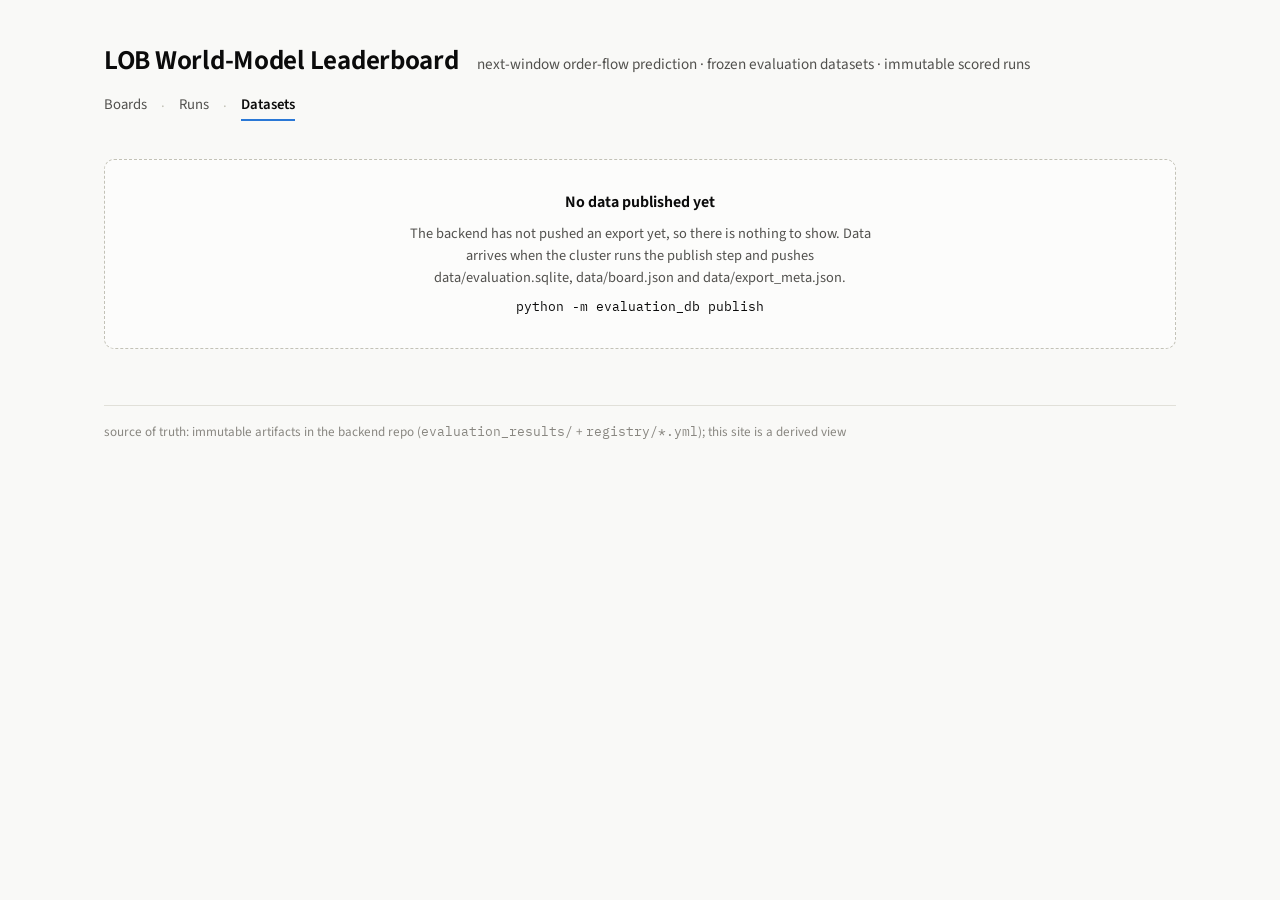
==== datasets.html @ c3763c59 "site: initial static leaderboard (sql.js reader) Co-Authored-By: Claude Opus 5 (1M context) <noreply" ====
<!doctype html>
<html lang="en">
<head>
<meta charset="utf-8">
<meta name="viewport" content="width=device-width, initial-scale=1">
<title>Datasets · LOB World-Model Leaderboard</title>
<meta name="description" content="Every dataset in the registry - raw source archives and the derived, content-hashed evaluation bundles built from them.">
<link rel="icon" href="assets/favicon.svg" type="image/svg+xml">
<link rel="preconnect" href="https://fonts.googleapis.com">
<link rel="preconnect" href="https://fonts.gstatic.com" crossorigin>
<link rel="stylesheet" href="https://fonts.googleapis.com/css2?family=Source+Sans+3:wght@400;600&family=IBM+Plex+Mono:wght@400;500&display=swap">
<link rel="stylesheet" href="assets/style.css">
</head>
<!-- Every entry in the `datasets` table (raw sources and derived bundles), plus
     the full provenance block of each role='test' evaluation bundle. Rendered by
     js/main.js from data/evaluation.sqlite. -->
<body data-page="datasets">
<div class="wrap">

  <header class="masthead">
    <h1>LOB World-Model Leaderboard</h1>
    <span class="sub">next-window order-flow prediction · frozen evaluation datasets · immutable scored runs</span>
  </header>

  <nav class="nav" aria-label="Sections">
    <a href="index.html">Boards</a>
    <span class="sep">·</span>
    <a href="runs.html">Runs</a>
    <span class="sep">·</span>
    <a href="datasets.html" aria-current="page">Datasets</a>
  </nav>

  <div class="chips" id="export-chip"></div>

  <main id="app">
    <p class="loading">Loading the dataset registry…</p>
  </main>

  <footer>
    <span>source of truth: immutable artifacts in the backend repo
      (<span class="mono">evaluation_results/</span> +
      <span class="mono">registry/*.yml</span>); this site is a derived view</span>
  </footer>

</div>

<script src="vendor/sql-wasm.js"></script>
<script src="js/queries.js"></script>
<script src="js/db.js"></script>
<script src="js/render.js"></script>
<script src="js/main.js"></script>
</body>
</html>
---- assets/style.css ----
/* LOB World-Model Leaderboard — stylesheet.
 *
 * Design tokens + table/provenance rules ported verbatim from the backend's
 * src/leaderboard_site/render.py (_CSS) so this sql.js-driven site renders the
 * same visual result as the Python one-shot renderer. Light + dark themes are
 * token-driven (prefers-color-scheme, overridable with data-theme on <html>);
 * every numeric column uses tabular figures.
 *
 * Additions beyond the port: .nav (multi-page site), .empty (no-data state),
 * .detailcard / tr.clickable (the run log's per-run detail panel).
 */

:root {
  color-scheme: light;
  --page: #f9f9f7; --surface: #fcfcfb; --ink: #0b0b0b; --ink-2: #52514e;
  --muted: #898781; --hairline: #e1e0d9; --baseline: #c3c2b7;
  --accent: #2a78d6; --accent-soft: #cde2fb; --bar: #2a78d6;
  --chip-bg: #eef4fc; --good: #006300;
  --ring: rgba(11,11,11,0.10);
}
@media (prefers-color-scheme: dark) {
  :root:not([data-theme="light"]) {
    color-scheme: dark;
    --page: #0d0d0d; --surface: #1a1a19; --ink: #ffffff; --ink-2: #c3c2b7;
    --muted: #898781; --hairline: #2c2c2a; --baseline: #383835;
    --accent: #3987e5; --accent-soft: #184f95; --bar: #3987e5;
    --chip-bg: #10233c; --good: #0ca30c;
    --ring: rgba(255,255,255,0.10);
  }
}
:root[data-theme="dark"] {
  color-scheme: dark;
  --page: #0d0d0d; --surface: #1a1a19; --ink: #ffffff; --ink-2: #c3c2b7;
  --muted: #898781; --hairline: #2c2c2a; --baseline: #383835;
  --accent: #3987e5; --accent-soft: #184f95; --bar: #3987e5;
  --chip-bg: #10233c; --good: #0ca30c;
  --ring: rgba(255,255,255,0.10);
}
* { box-sizing: border-box; }
body {
  margin: 0; background: var(--page); color: var(--ink);
  font: 16px/1.55 "Source Sans 3", system-ui, -apple-system, "Segoe UI", sans-serif;
}
.mono { font-family: "IBM Plex Mono", ui-monospace, "SF Mono", Menlo, Consolas, monospace; }
.wrap { max-width: 1120px; margin: 0 auto; padding: 40px 24px 72px; }
header.masthead { display: flex; flex-wrap: wrap; align-items: baseline; gap: 12px 18px; margin-bottom: 6px; }
h1 { font-size: 1.7rem; font-weight: 650; letter-spacing: -0.01em; margin: 0; text-wrap: balance; }
.masthead .sub { color: var(--ink-2); font-size: .95rem; }
.chips { display: flex; flex-wrap: wrap; gap: 8px; margin: 10px 0 0; }
.chip {
  display: inline-flex; align-items: center; gap: 6px;
  background: var(--chip-bg); color: var(--ink-2);
  border: 1px solid var(--hairline); border-radius: 999px;
  padding: 2px 12px; font-size: .8rem;
}
.chip b { color: var(--ink); font-weight: 600; }
.tiles { display: grid; grid-template-columns: repeat(auto-fit, minmax(150px, 1fr)); gap: 12px; margin: 26px 0 34px; }
.tile {
  background: var(--surface); border: 1px solid var(--hairline);
  border-radius: 10px; padding: 14px 16px 12px;
}
.tile .k { font-size: .72rem; text-transform: uppercase; letter-spacing: .08em; color: var(--muted); }
.tile .v { font-size: 1.55rem; font-weight: 600; font-variant-numeric: tabular-nums; margin-top: 2px; }
.tile .d { font-size: .8rem; color: var(--ink-2); }
section { margin: 40px 0; }
h2 { font-size: 1.15rem; font-weight: 650; margin: 0 0 4px; }
h3 { font-size: 1rem; font-weight: 650; margin: 0 0 4px; }
.sectionnote { color: var(--ink-2); font-size: .9rem; margin: 0 0 14px; max-width: 72ch; }
.tablecard {
  background: var(--surface); border: 1px solid var(--hairline);
  border-radius: 10px; overflow-x: auto;
}
table { border-collapse: collapse; width: 100%; font-size: .92rem; }
th, td { text-align: left; padding: 10px 14px; border-top: 1px solid var(--hairline); vertical-align: top; }
thead th {
  border-top: 0; font-size: .72rem; text-transform: uppercase;
  letter-spacing: .07em; color: var(--muted); font-weight: 600;
  white-space: nowrap; cursor: pointer; user-select: none;
}
thead th.nosort { cursor: default; }
thead th .arrow { color: var(--accent); }
td.num, th.num { text-align: right; }
td.num { font-family: "IBM Plex Mono", ui-monospace, Menlo, Consolas, monospace;
         font-variant-numeric: tabular-nums; white-space: nowrap; }
td .cellbar { display: flex; align-items: center; justify-content: flex-end; gap: 10px; }
.bartrack { flex: 0 0 84px; height: 6px; border-radius: 3px; background: var(--hairline); overflow: hidden; }
.barfill { height: 100%; border-radius: 3px; background: var(--bar); }
.best-chip {
  display: inline-block; font-size: .68rem; font-weight: 650;
  text-transform: uppercase; letter-spacing: .06em;
  color: var(--accent); border: 1px solid var(--accent);
  border-radius: 999px; padding: 0 7px; margin-left: 8px; vertical-align: 1px;
}
.rank { color: var(--muted); font-variant-numeric: tabular-nums; }
.modelname { font-weight: 650; }
.modelmeta { color: var(--muted); font-size: .78rem; margin-top: 1px; }
details.desc { margin-top: 4px; max-width: 46ch; }
details.desc summary {
  cursor: pointer; color: var(--accent); font-size: .8rem; list-style: none;
}
details.desc summary::-webkit-details-marker { display: none; }
details.desc[open] summary { color: var(--muted); }
details.desc p { margin: 6px 0 0; color: var(--ink-2); font-size: .84rem; }
.prov { background: var(--surface); border: 1px solid var(--hairline); border-radius: 10px;
        padding: 12px 16px 6px; margin: 0 0 18px; }
.prov summary { cursor: pointer; font-weight: 650; font-size: .95rem; list-style: none; }
.prov summary::-webkit-details-marker { display: none; }
.prov summary::before { content: "\25B8  "; color: var(--accent); }
.prov[open] summary::before { content: "\25BE  "; }
.prov summary .hint { font-weight: 400; color: var(--muted); font-size: .82rem; margin-left: 8px; }
.prov dl { display: grid; grid-template-columns: max-content 1fr; gap: 6px 18px; margin: 12px 0 8px; font-size: .88rem; }
.prov dt { color: var(--muted); font-size: .72rem; text-transform: uppercase; letter-spacing: .07em; padding-top: 3px; white-space: nowrap; }
.prov dd { margin: 0; color: var(--ink-2); max-width: 90ch; }
.prov dd b { color: var(--ink); font-weight: 600; }
.prov dd .mono { font-size: .84rem; }
@media (max-width: 640px) { .prov dl { grid-template-columns: 1fr; } .prov dt { padding-top: 8px; } }
.pill { display: inline-block; font-size: .72rem; border: 1px solid var(--hairline);
        border-radius: 999px; padding: 0 8px; color: var(--ink-2); }
.pill.ok { color: var(--good); border-color: var(--good); }
.hash { color: var(--muted); font-size: .8rem; }
footer { margin-top: 56px; padding-top: 16px; border-top: 1px solid var(--hairline);
         color: var(--muted); font-size: .82rem; display: flex; flex-wrap: wrap; gap: 6px 24px; }
a { color: var(--accent); }
@media (prefers-reduced-motion: no-preference) {
  .barfill { transition: width .5s ease; }
}
:focus-visible { outline: 2px solid var(--accent); outline-offset: 2px; }

/* --- site chrome (not in the Python renderer: it emitted a single page) ---- */
nav.nav { display: flex; flex-wrap: wrap; align-items: center; gap: 14px;
          margin: 12px 0 0; font-size: .92rem; }
nav.nav a { text-decoration: none; color: var(--ink-2);
            border-bottom: 2px solid transparent; padding-bottom: 2px; }
nav.nav a:hover { color: var(--ink); }
nav.nav a[aria-current="page"] { color: var(--ink); font-weight: 600;
                                 border-bottom-color: var(--accent); }
nav.nav .sep { color: var(--baseline); }

.loading { color: var(--muted); font-size: .9rem; margin: 28px 0; }

.empty { background: var(--surface); border: 1px dashed var(--baseline);
         border-radius: 10px; padding: 30px 26px; margin: 28px 0;
         color: var(--ink-2); text-align: center; }
.empty h3 { color: var(--ink); margin: 0 0 8px; }
.empty p { margin: 6px auto 0; font-size: .9rem; max-width: 66ch; }
.empty .mono { font-size: .84rem; color: var(--ink); }

tbody tr.clickable { cursor: pointer; }
tbody tr.clickable:hover td { background: var(--chip-bg); }
tbody tr.clickable[aria-selected="true"] td { background: var(--chip-bg); }
.detailcard { background: var(--surface); border: 1px solid var(--hairline);
              border-radius: 10px; padding: 16px 18px 20px; margin-top: 20px; }
.detailcard > h3 { margin-bottom: 10px; }
.detailcard .tablecard { margin-top: 10px; }
.detailcard h4 { font-size: .74rem; text-transform: uppercase; letter-spacing: .07em;
                 color: var(--muted); font-weight: 600; margin: 20px 0 0; }
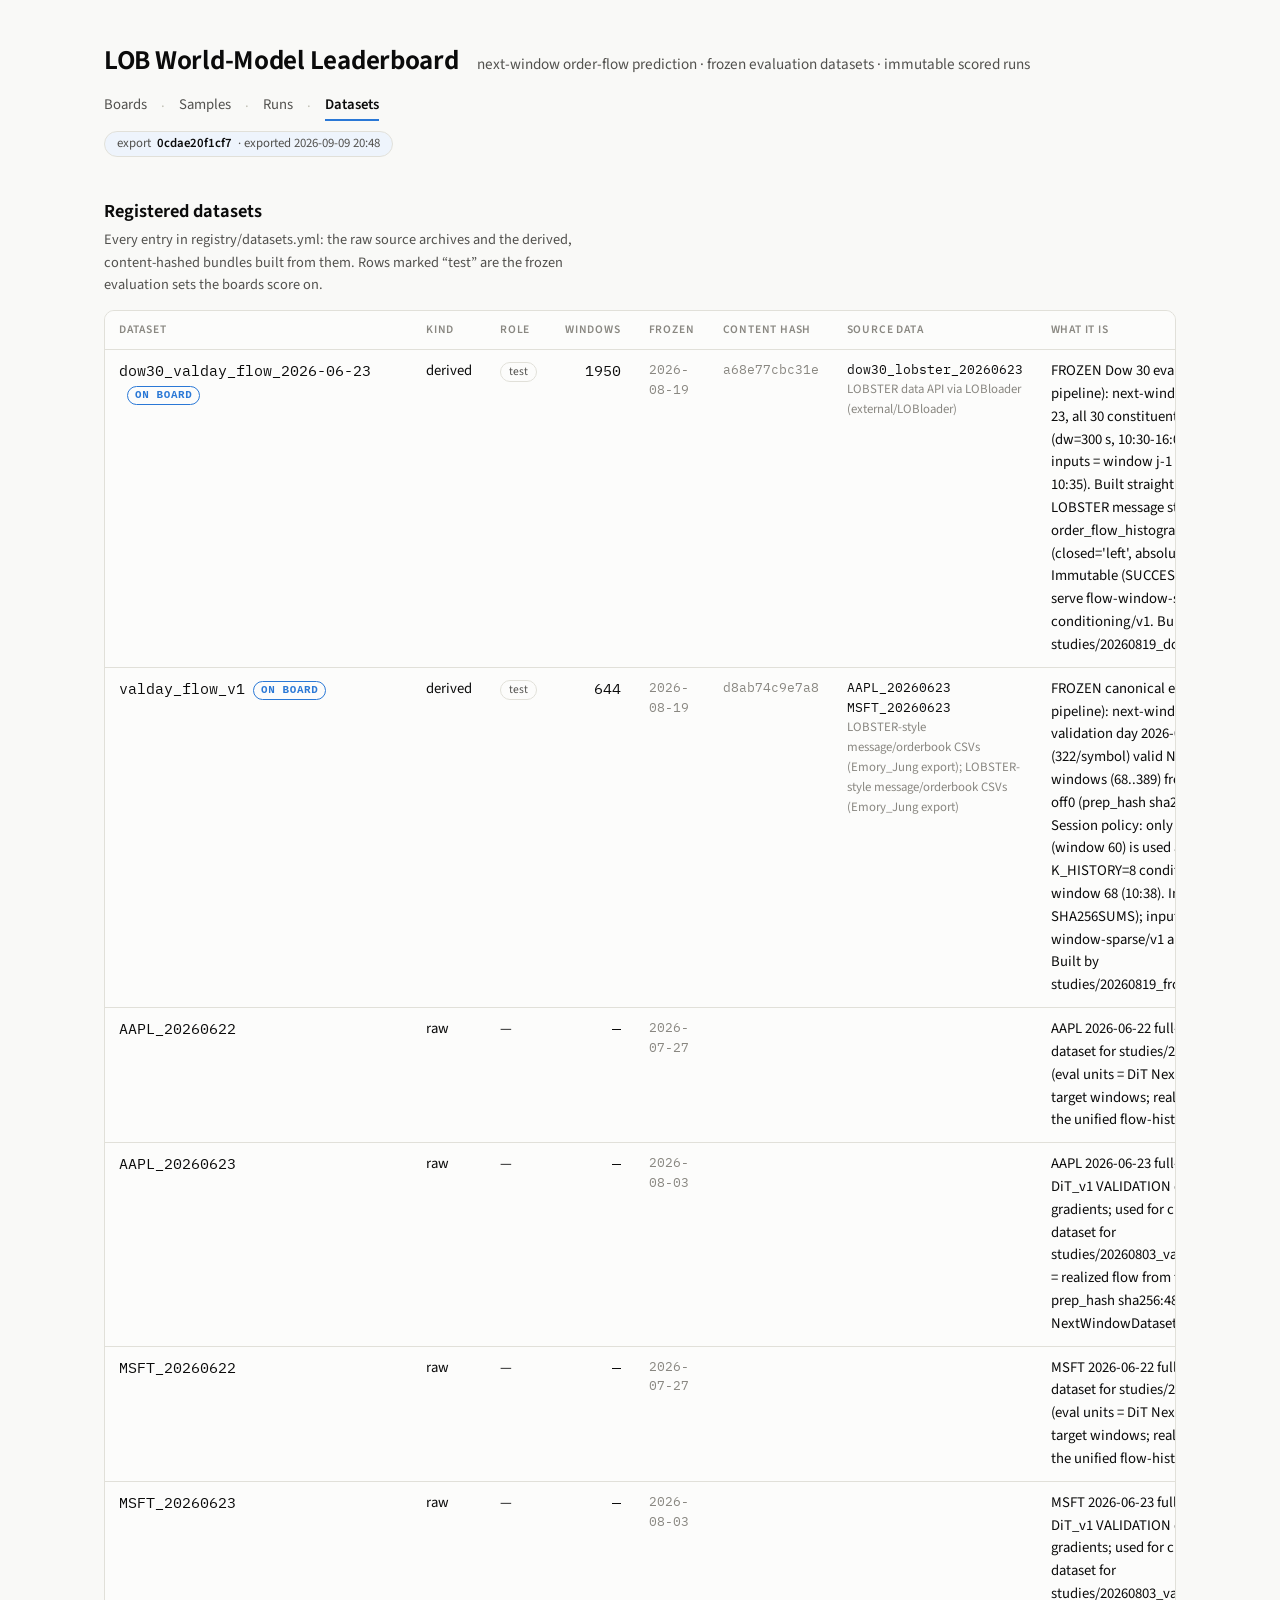
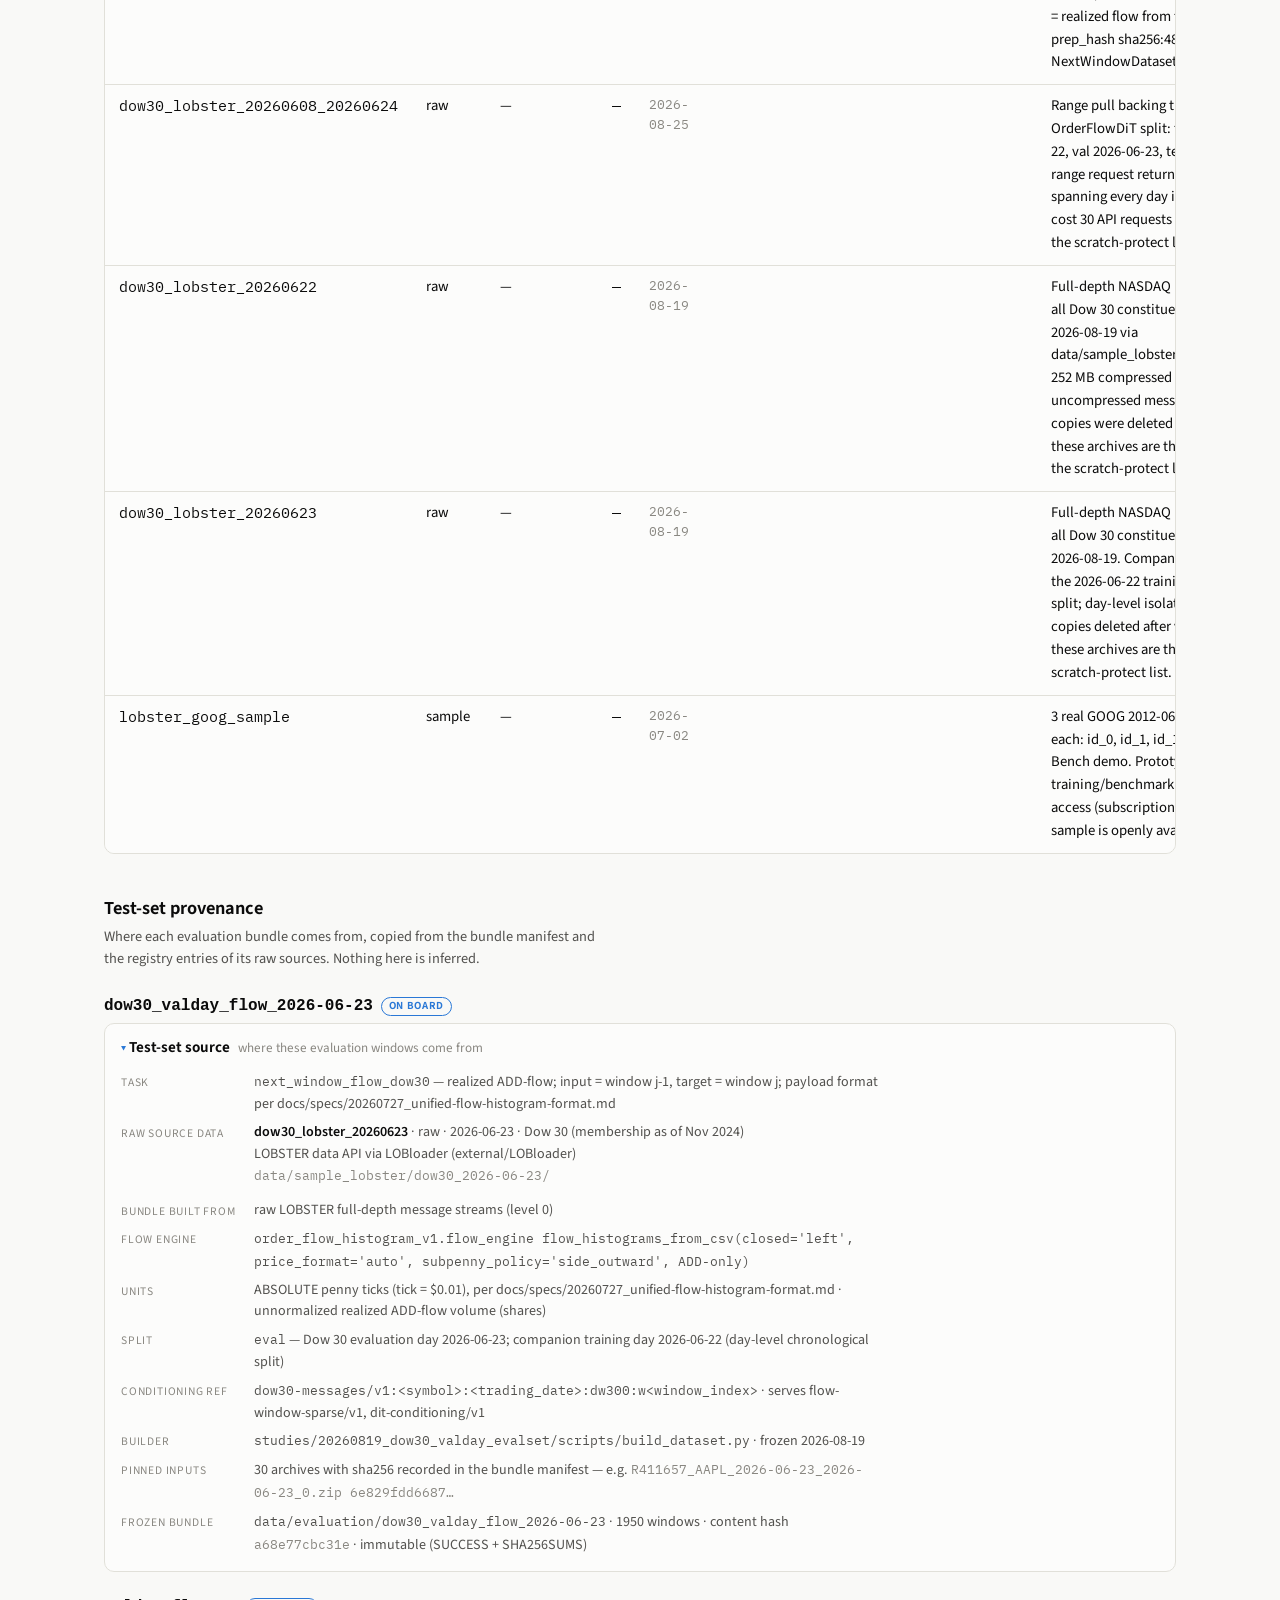
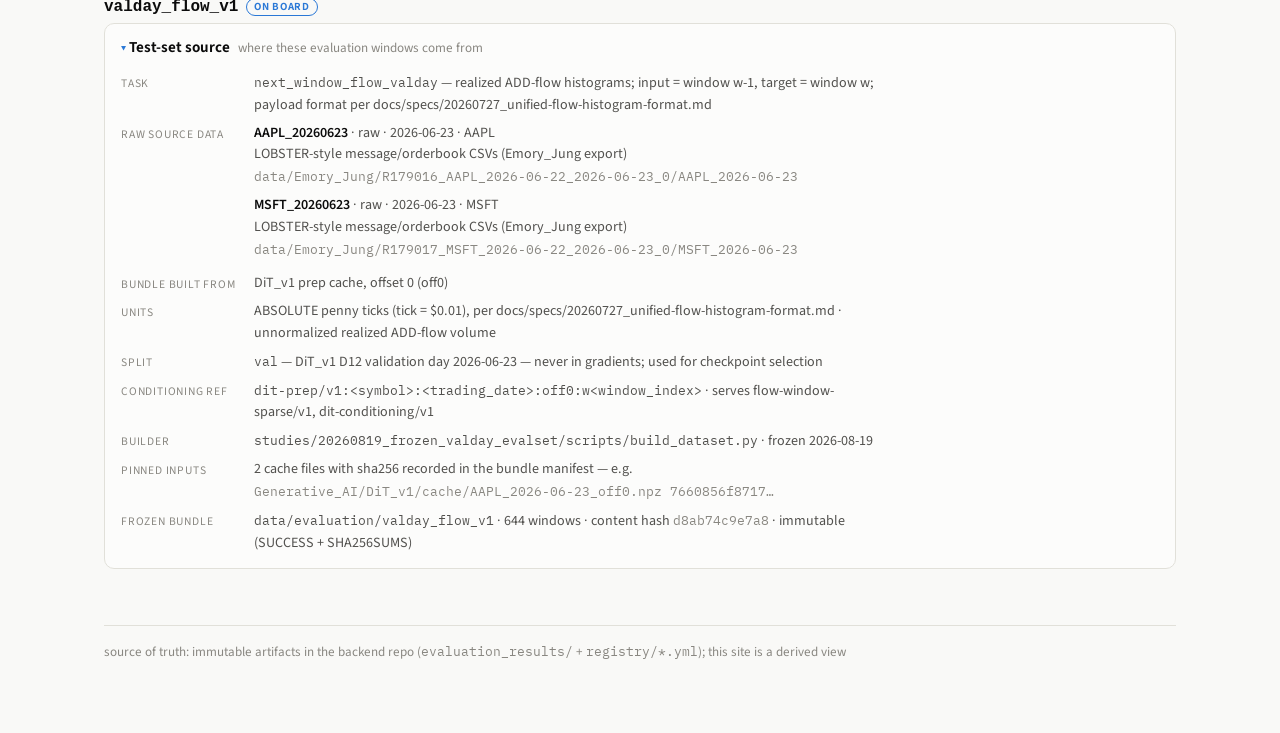
==== commit b046fc9f: "site: Samples page — input, target and every model's draws per window samples.html + js/samples.js t" ====
--- a/datasets.html
+++ b/datasets.html
@@ -25,6 +25,8 @@
   <nav class="nav" aria-label="Sections">
     <a href="index.html">Boards</a>
     <span class="sep">·</span>
+    <a href="samples.html">Samples</a>
+    <span class="sep">·</span>
     <a href="runs.html">Runs</a>
     <span class="sep">·</span>
     <a href="datasets.html" aria-current="page">Datasets</a>
--- a/assets/style.css
+++ b/assets/style.css
@@ -17,6 +17,9 @@
   --accent: #2a78d6; --accent-soft: #cde2fb; --bar: #2a78d6;
   --chip-bg: #eef4fc; --good: #006300;
   --ring: rgba(11,11,11,0.10);
+  /* categorical series slots 1 & 2 (bid, ask) - see js/samples.js */
+  --series-bid: #2a78d6; --series-ask: #eb6834;
+  --band: rgba(11,11,11,0.06); --crosshair: #898781;
 }
 @media (prefers-color-scheme: dark) {
   :root:not([data-theme="light"]) {
@@ -26,6 +29,8 @@
     --accent: #3987e5; --accent-soft: #184f95; --bar: #3987e5;
     --chip-bg: #10233c; --good: #0ca30c;
     --ring: rgba(255,255,255,0.10);
+    --series-bid: #3987e5; --series-ask: #d95926;
+    --band: rgba(255,255,255,0.10); --crosshair: #898781;
   }
 }
 :root[data-theme="dark"] {
@@ -35,6 +40,8 @@
   --accent: #3987e5; --accent-soft: #184f95; --bar: #3987e5;
   --chip-bg: #10233c; --good: #0ca30c;
   --ring: rgba(255,255,255,0.10);
+  --series-bid: #3987e5; --series-ask: #d95926;
+  --band: rgba(255,255,255,0.10); --crosshair: #898781;
 }
 * { box-sizing: border-box; }
 body {
@@ -154,3 +161,99 @@
 .detailcard .tablecard { margin-top: 10px; }
 .detailcard h4 { font-size: .74rem; text-transform: uppercase; letter-spacing: .07em;
                  color: var(--muted); font-weight: 600; margin: 20px 0 0; }
+
+/* --- Samples page: small multiples of the flow histograms ------------------
+ *
+ * The two series hues are the categorical palette's slots 1 (bid) and 2 (ask),
+ * in FIXED order - they are tokens (--series-bid / --series-ask) so the assignment
+ * is the same on every panel and every page load, and the dark steps are their own
+ * validated values, not a flip. Both modes pass all six palette checks against this
+ * site's surfaces. Everything else here is chrome: hairline grid/axes, muted axis
+ * text, values in the ink tokens - never in a series color.
+ */
+.samp-controls { display: flex; flex-wrap: wrap; align-items: flex-end;
+                 gap: 10px 18px; margin: 16px 0 14px; }
+.samp-control { display: flex; flex-direction: column; gap: 4px; }
+.samp-label { font-size: .72rem; text-transform: uppercase; letter-spacing: .07em;
+              color: var(--muted); font-weight: 600; }
+.samp-select { font: inherit; font-size: .9rem; color: var(--ink);
+               background: var(--surface); border: 1px solid var(--hairline);
+               border-radius: 8px; padding: 5px 8px; max-width: 34ch; }
+.samp-static { font-size: .9rem; color: var(--ink-2); padding: 5px 2px; }
+.samp-toggle { display: inline-flex; border: 1px solid var(--hairline);
+               border-radius: 8px; overflow: hidden; background: var(--surface); }
+.samp-toggle-btn { font: inherit; font-size: .86rem; color: var(--ink-2);
+                   background: none; border: 0; border-right: 1px solid var(--hairline);
+                   padding: 6px 12px; cursor: pointer; }
+.samp-toggle-btn:last-child { border-right: 0; }
+.samp-toggle-btn:hover { color: var(--ink); background: var(--chip-bg); }
+.samp-toggle-btn[aria-pressed="true"] { color: var(--ink); font-weight: 600;
+                                        background: var(--chip-bg);
+                                        box-shadow: inset 0 -2px 0 var(--accent); }
+
+.samp-caption { margin: 4px 0 10px; color: var(--ink-2); font-size: .92rem; }
+.samp-caption b { color: var(--ink); }
+
+.samp-legend { display: flex; flex-wrap: wrap; align-items: center; gap: 8px 18px;
+               margin: 0 0 14px; font-size: .84rem; color: var(--ink-2); }
+.samp-key { display: inline-flex; align-items: center; gap: 7px; }
+.samp-swatch { display: inline-block; width: 16px; height: 3px; border-radius: 2px; }
+.samp-swatch.bid { background: var(--series-bid); }
+.samp-swatch.ask { background: var(--series-ask); }
+.samp-legend-note { color: var(--muted); }
+
+.samp-grid { display: grid; grid-template-columns: 1fr; gap: 14px; }
+@media (min-width: 720px)  { .samp-grid { grid-template-columns: repeat(2, 1fr); } }
+@media (min-width: 1100px) { .samp-grid { grid-template-columns: repeat(3, 1fr); } }
+
+.samp-panel { position: relative; background: var(--surface);
+              border: 1px solid var(--hairline); border-radius: 10px;
+              padding: 11px 12px 10px; }
+.samp-head { display: flex; flex-direction: column; gap: 1px; margin-bottom: 4px; }
+.samp-title { font-weight: 650; font-size: .92rem; }
+.samp-id { color: var(--muted); font-size: .72rem; overflow: hidden;
+           text-overflow: ellipsis; white-space: nowrap; }
+.samp-panel svg { display: block; width: 100%; height: auto; touch-action: none; }
+.samp-panel.is-empty { display: flex; flex-direction: column; justify-content: center;
+                       min-height: 180px; }
+.samp-noprediction { color: var(--muted); font-size: .86rem; text-align: center;
+                     margin: 0; }
+
+/* marks: one <path> per series, a hairline outline over a 16% wash */
+.samp-mark { stroke-width: 1.25; stroke-linejoin: miter; }
+.samp-mark.bid { fill: var(--series-bid); fill-opacity: .16; stroke: var(--series-bid); }
+.samp-mark.ask { fill: var(--series-ask); fill-opacity: .16; stroke: var(--series-ask); }
+/* chrome: solid hairlines, one step off the surface, recessive */
+.samp-gridline { stroke: var(--hairline); stroke-width: 1; }
+.samp-baseline { stroke: var(--baseline); stroke-width: 1; }
+.samp-ref { stroke: var(--baseline); stroke-width: 1; }
+.samp-band { fill: var(--band); }
+.samp-cross { stroke: var(--crosshair); stroke-width: 1; }
+.samp-hit { fill: transparent; }
+.samp-tick { fill: var(--muted); font-size: 8.5px;
+             font-family: "Source Sans 3", system-ui, -apple-system, sans-serif;
+             font-variant-numeric: tabular-nums; }
+.samp-axis-name { font-variant-numeric: normal; }
+
+.samp-tip { position: absolute; top: 34px; transform: translateX(-50%);
+            pointer-events: none; z-index: 2;
+            background: var(--surface); border: 1px solid var(--hairline);
+            border-radius: 8px; box-shadow: 0 2px 10px var(--ring);
+            padding: 6px 9px; font-size: .78rem; color: var(--ink-2);
+            white-space: nowrap; }
+.samp-tip-x { color: var(--muted); font-variant-numeric: tabular-nums; }
+.samp-tip-x2 { margin-bottom: 3px; }
+.samp-tip-row { display: flex; align-items: center; gap: 6px; }
+.samp-tip-row b { color: var(--ink); font-variant-numeric: tabular-nums; }
+.samp-tipkey { display: inline-block; width: 12px; height: 3px; border-radius: 2px; }
+.samp-tipkey.bid { background: var(--series-bid); }
+.samp-tipkey.ask { background: var(--series-ask); }
+.samp-tiplabel { color: var(--muted); }
+
+.samp-foot { margin-top: 8px; font-size: .78rem; color: var(--ink-2); }
+.samp-mass, .samp-outside { font-variant-numeric: tabular-nums; }
+.samp-outside { color: var(--muted); }
+.samp-chips { display: flex; flex-wrap: wrap; gap: 6px; margin-top: 6px; }
+.samp-chips .chip { font-size: .74rem; padding: 1px 9px; }
+.samp-chips .best-chip { margin-left: 5px; }
+.samp-hint { color: var(--muted); font-size: .74rem; align-self: center; }
